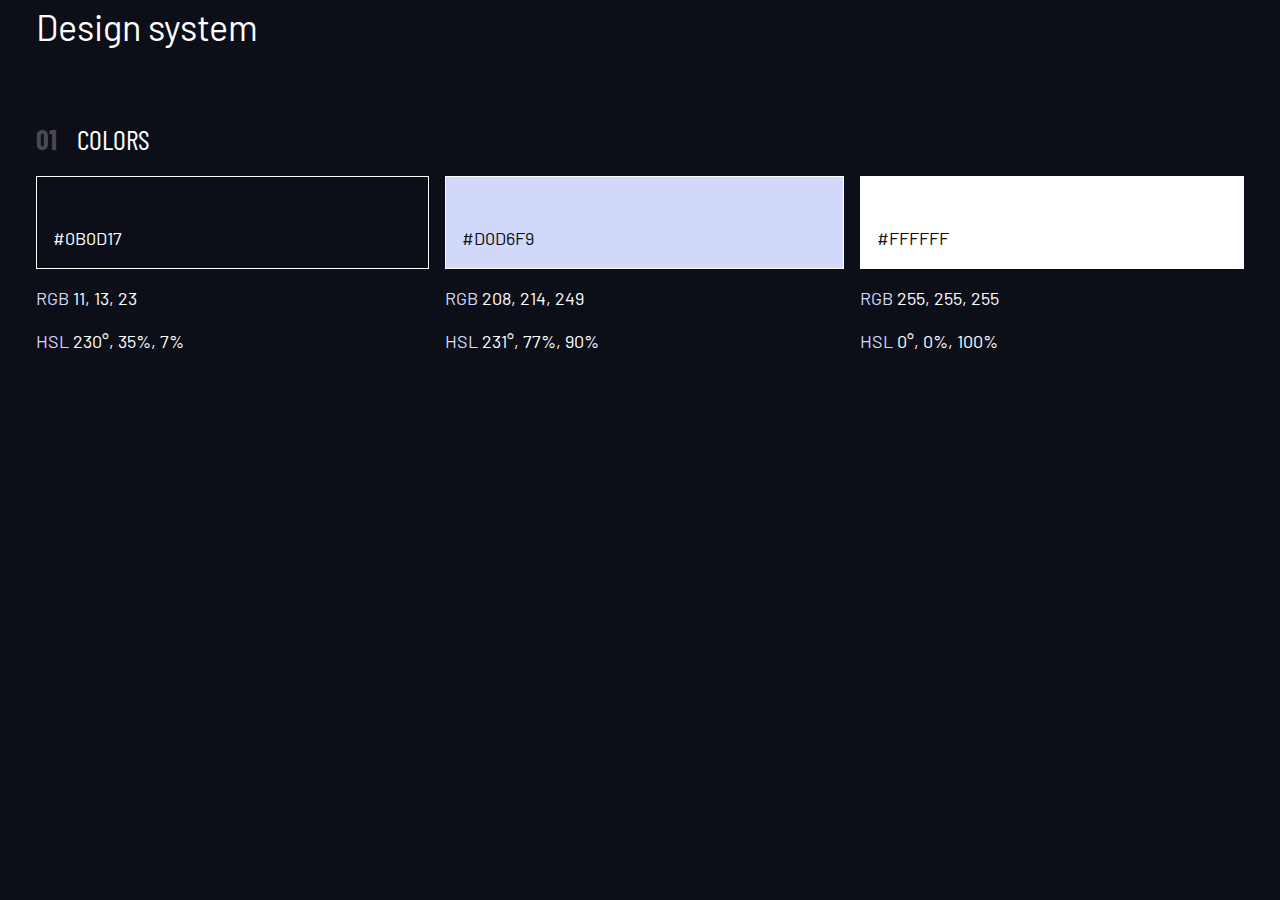
==== design-system.html @ 3641ed68 "Design system: complete colors part" ====
<!DOCTYPE html>
<html lang="en">
  <head>
    <meta charset="UTF-8" />
    <!-- Google fonts -->
    <link rel="preconnect" href="https://fonts.googleapis.com" />
    <link rel="preconnect" href="https://fonts.gstatic.com" crossorigin />
    <link
      href="https://fonts.googleapis.com/css2?family=Barlow+Condensed:wght@400;700&family=Bellefair&family=Barlow:wght@400;700&display=swap"
      rel="stylesheet"
    />

    <title>The Design System</title>

    <link rel="stylesheet" href="index.css" />
  </head>
  <body class="bg-dark">
    <div class="container class="flow"">
      <h1>Design system</h1>

      <section class="flow" id="colors" style="margin: 4rem 0">
        <h2 class="numbered-title"><span>01</span> colors</h2>

        <div class="flex">
          <div class="flow" style="flex-grow: 1">
            <div style="padding: 3rem 1rem 1rem; border: 1px solid white">
              #0B0D17
            </div>
            <p><span class="text-accent">RGB</span> 11, 13, 23</p>
            <p><span class="text-accent">HSL</span> 230°, 35%, 7%</p>
          </div>

          <div class="flow" style="flex-grow: 1">
            <div
              class="text-dark bg-accent"
              style="padding: 3rem 1rem 1rem; border: 1px solid white"
            >
              #D0D6F9
            </div>
            <p class="text-white">
              <span class="text-accent">RGB</span> 208, 214, 249
            </p>
            <p class="text-white">
              <span class="text-accent">HSL</span> 231°, 77%, 90%
            </p>
          </div>

          <div class="flow" style="flex-grow: 1">
            <div
              class="text-dark bg-white"
              style="padding: 3rem 1rem 1rem; border: 1px solid white"
            >
              #FFFFFF
            </div>
            <p class="text-white">
              <span class="text-accent">RGB</span> 255, 255, 255
            </p>
            <p class="text-white">
              <span class="text-accent">HSL</span> 0°, 0%, 100%
            </p>
          </div>
        </div>
      </section>
    </div>
  </body>
</html>
---- index.css ----
/*__________________*/
/* Custom prooerty  */
/*__________________*/

:root {
    /* colors */
    --clr-dark: 230 35% 7%;
    --clr-light: 231 77% 90%;
    --clr-white: 0 0% 100%;
  
    /* font-sizes */
    --fs-900: 9.375rem;
    --fs-800: 6.25rem;
    --fs-700: 3.5rem;
    --fs-600: 2rem;
    --fs-500: 1.75rem;
    --fs-400: 1.125rem;
    --fs-300: 1rem;
    --fs-200: 0.875rem;
  
    /* font-families */
    --ff-serif: "Bellefair", serif;
    --ff-sans-cond: "Barlow Condensed", sans-serif;
    --ff-sans-normal: "Barlow", sans-serif;
  }

  /*__________________*/
/* Reset            */
/*__________________*/

/* box sizing */
*,
*::before,
*::after {
  box-sizing: border-box;
}

/* margins */
body,
h1,
h2,
h3,
h4,
h5,
p {
  margin: 0;
}

h1,
h2,
h3,
h4,
h5,
h6,
p {
  font-weight: 400;
}

/* body */
body {
  font-family: var(--ff-sans-normal);
  font-size: var(--fs-400);
  color: hsl(var(--clr-white));
  background-color: hsl(var(--clr-dark));
  line-height: 1.5;
  min-height: 100vh;
}

/* make images easier to work with */
img,
picture {
  max-width: 100%;
  display: block;
}

/* make form elements easier to work with */
input,
button,
textarea,
select {
  font: inherit;
}

/* remove animations for people who've turned them off */
@media (prefers-reduced-motion: reduce) {
  *,
  *::before,
  *::after {
    animation-duration: 0.01ms !important;
    animation-iteration-count: 1 !important;
    transition-duration: 0.01ms !important;
    scroll-behavior: auto !important;
  }
}

/*__________________*/
/* Utility classes  */
/*__________________*/

.flex {
  display: flex;
  gap: var(--gap, 1rem);
}

.grid {
  display: grid;
  gap: var(--gap, 1rem);
}

.flow > *:where(:not(:first-child)) {
  margin-top: var(--flow-space, 1rem);
}
.container {
  padding-inline: 2em;
  margin-inline: auto;
  max-width: 80rem;
}

/* Invisible Content Just for Screen Reader Users */
.sr-only {
  position: absolute;
  width: 1px;
  height: 1px;
  padding: 0;
  margin: -1px;
  overflow: hidden;
  clip: rect(0, 0, 0, 0);
  white-space: nowrap; /* added line */
  border: 0;
}

/* colors */

.bg-dark {
  background-color: hsl(var(--clr-dark));
}
.bg-accent {
  background-color: hsl(var(--clr-light));
}
.bg-white {
  background-color: hsl(var(--clr-white));
}

.text-dark {
  color: hsl(var(--clr-dark));
}
.text-accent {
  color: hsl(var(--clr-light));
}
.text-white {
  color: hsl(var(--clr-white));
}

/* typography */

.ff-serif {
  font-family: var(--ff-serif);
}
.ff-sans-cond {
  font-family: var(--ff-sans-cond);
}
.ff-sans-normal {
  font-family: var(--ff-sans-normal);
}

.letter-spacing-1 {
  letter-spacing: 4.75px;
}
.letter-spacing-2 {
  letter-spacing: 2.7px;
}
.letter-spacing-3 {
  letter-spacing: 2.35px;
}

.uppercase {
  text-transform: uppercase;
}

.fs-900 {
  font-size: var(--fs-900);
}
.fs-800 {
  font-size: var(--fs-800);
}
.fs-700 {
  font-size: var(--fs-700);
}
.fs-600 {
  font-size: var(--fs-600);
}
.fs-500 {
  font-size: var(--fs-500);
}
.fs-400 {
  font-size: var(--fs-400);
}
.fs-300 {
  font-size: var(--fs-300);
}
.fs-200 {
  font-size: var(--fs-200);
}

.fs-900,
.fs-800,
.fs-700,
.fs-600 {
  line-height: 1.1;
}

.numbered-title {
    font-size: var(--fs-500);
    font-family: var(--ff-sans-cond);
    letter-spacing: var(--letter-spacing-1);
    text-transform: uppercase;
  }
  
  .numbered-title span {
    margin-right: 0.5em;
    font-weight: 700;
    color: hsl(var(--clr-white) / 0.25);
  }
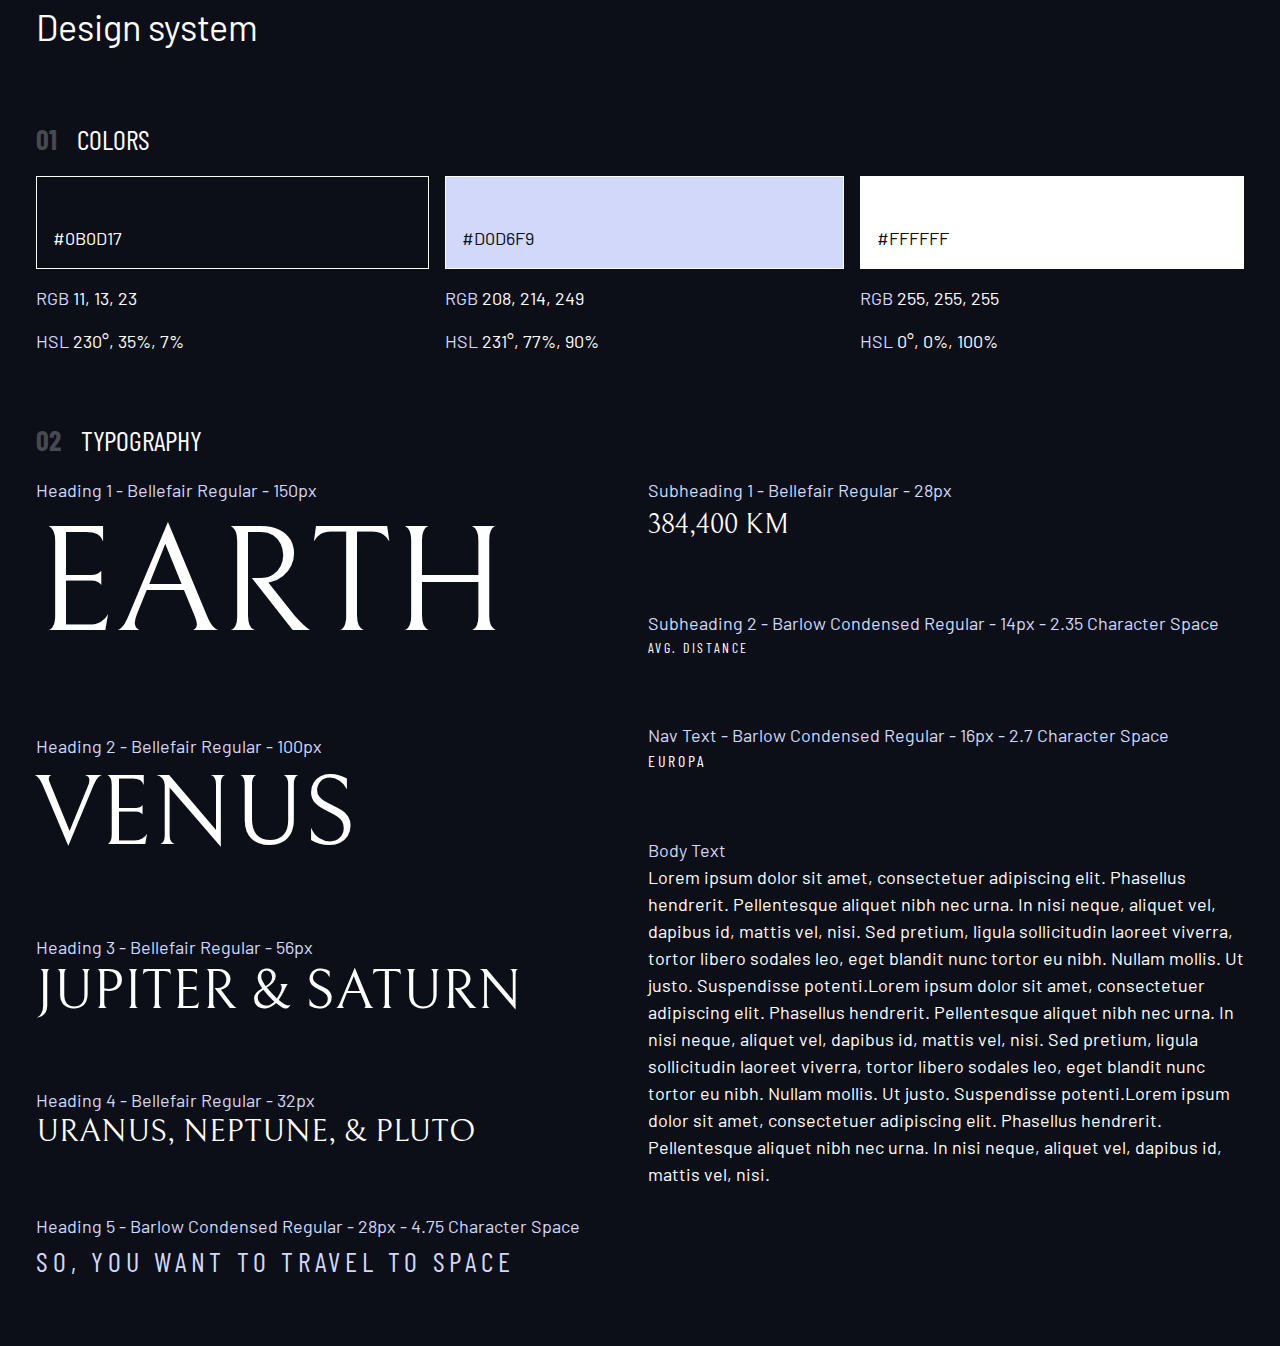
==== commit b7818e85: "complete section Typography" ====
--- a/design-system.html
+++ b/design-system.html
@@ -61,6 +61,91 @@
           </div>
         </div>
       </section>
+
+      <section class="flow" id="typography" style="margin: 4rem 0">
+        <h2 class="numbered-title"><span>02 </span>Typography</h2>
+
+        <div class="flex">
+          <div class="flow" style="flex-basis: 100%; --flow-space: 4rem;">
+            <div>
+              <p class="text-accent">Heading 1 - Bellefair Regular - 150px</p>
+              <p class="fs-900 ff-serif uppercase">Earth</p>
+            </div>
+
+            <div>
+              <p class="text-accent">Heading 2 - Bellefair Regular - 100px</p>
+              <p class="fs-800 ff-serif uppercase">Venus</p>
+            </div>
+
+            <div>
+              <p class="text-accent">Heading 3 - Bellefair Regular - 56px</p>
+              <p class="fs-700 ff-serif uppercase">Jupiter & Saturn</p>
+            </div>
+
+            <div>
+              <p class="text-accent">Heading 4 - Bellefair Regular - 32px</p>
+              <p class="fs-600 ff-serif uppercase">Uranus, Neptune, & Pluto</p>
+            </div>
+
+            <div>
+              <p class="text-accent">
+                Heading 5 - Barlow Condensed Regular - 28px - 4.75 Character
+                Space
+              </p>
+              <p
+                class="text-accent fs-500 ff-sans-cond uppercase letter-spacing-1"
+              >
+                So, you want to travel to space
+              </p>
+            </div>
+          </div>
+          <div class="flow" style="flex-basis: 100%; --flow-space: 4rem;">
+            <div>
+              <p class="text-accent">Subheading 1 - Bellefair Regular - 28px</p>
+              <p class="fs-500 ff-serif uppercase">384,400 km</p>
+            </div>
+
+            <div>
+              <p class="text-accent">
+                Subheading 2 - Barlow Condensed Regular - 14px - 2.35 Character
+                Space
+              </p>
+              <p class="fs-200 uppercase ff-sans-cond letter-spacing-3">
+                Avg. Distance
+              </p>
+            </div>
+
+            <div>
+              <p class="text-accent">
+                Nav Text - Barlow Condensed Regular - 16px - 2.7 Character Space
+              </p>
+              <p class="fs-300 uppercase ff-sans-cond letter-spacing-2">
+                Europa
+              </p>
+            </div>
+
+            <div>
+              <p class="text-accent">Body Text</p>
+              <p>
+                Lorem ipsum dolor sit amet, consectetuer adipiscing elit.
+                Phasellus hendrerit. Pellentesque aliquet nibh nec urna. In nisi
+                neque, aliquet vel, dapibus id, mattis vel, nisi. Sed pretium,
+                ligula sollicitudin laoreet viverra, tortor libero sodales leo,
+                eget blandit nunc tortor eu nibh. Nullam mollis. Ut justo.
+                Suspendisse potenti.Lorem ipsum dolor sit amet, consectetuer
+                adipiscing elit. Phasellus hendrerit. Pellentesque aliquet nibh
+                nec urna. In nisi neque, aliquet vel, dapibus id, mattis vel,
+                nisi. Sed pretium, ligula sollicitudin laoreet viverra, tortor
+                libero sodales leo, eget blandit nunc tortor eu nibh. Nullam
+                mollis. Ut justo. Suspendisse potenti.Lorem ipsum dolor sit
+                amet, consectetuer adipiscing elit. Phasellus hendrerit.
+                Pellentesque aliquet nibh nec urna. In nisi neque, aliquet vel,
+                dapibus id, mattis vel, nisi.
+              </p>
+            </div>
+          </div>
+        </div>
+      </section>
     </div>
   </body>
 </html>
--- a/index.css
+++ b/index.css
@@ -3,28 +3,28 @@
 /*__________________*/
 
 :root {
-    /* colors */
-    --clr-dark: 230 35% 7%;
-    --clr-light: 231 77% 90%;
-    --clr-white: 0 0% 100%;
-  
-    /* font-sizes */
-    --fs-900: 9.375rem;
-    --fs-800: 6.25rem;
-    --fs-700: 3.5rem;
-    --fs-600: 2rem;
-    --fs-500: 1.75rem;
-    --fs-400: 1.125rem;
-    --fs-300: 1rem;
-    --fs-200: 0.875rem;
-  
-    /* font-families */
-    --ff-serif: "Bellefair", serif;
-    --ff-sans-cond: "Barlow Condensed", sans-serif;
-    --ff-sans-normal: "Barlow", sans-serif;
-  }
-
-  /*__________________*/
+  /* colors */
+  --clr-dark: 230 35% 7%;
+  --clr-light: 231 77% 90%;
+  --clr-white: 0 0% 100%;
+
+  /* font-sizes */
+  --fs-900: 9.375rem;
+  --fs-800: 6.25rem;
+  --fs-700: 3.5rem;
+  --fs-600: 2rem;
+  --fs-500: 1.75rem;
+  --fs-400: 1.125rem;
+  --fs-300: 1rem;
+  --fs-200: 0.875rem;
+
+  /* font-families */
+  --ff-serif: "Bellefair", serif;
+  --ff-sans-cond: "Barlow Condensed", sans-serif;
+  --ff-sans-normal: "Barlow", sans-serif;
+}
+
+/*__________________*/
 /* Reset            */
 /*__________________*/
 
@@ -210,14 +210,14 @@
 }
 
 .numbered-title {
-    font-size: var(--fs-500);
-    font-family: var(--ff-sans-cond);
-    letter-spacing: var(--letter-spacing-1);
-    text-transform: uppercase;
-  }
-  
-  .numbered-title span {
-    margin-right: 0.5em;
-    font-weight: 700;
-    color: hsl(var(--clr-white) / 0.25);
-  }+  font-size: var(--fs-500);
+  font-family: var(--ff-sans-cond);
+  letter-spacing: var(--letter-spacing-1);
+  text-transform: uppercase;
+}
+
+.numbered-title span {
+  margin-right: 0.5em;
+  font-weight: 700;
+  color: hsl(var(--clr-white) / 0.25);
+}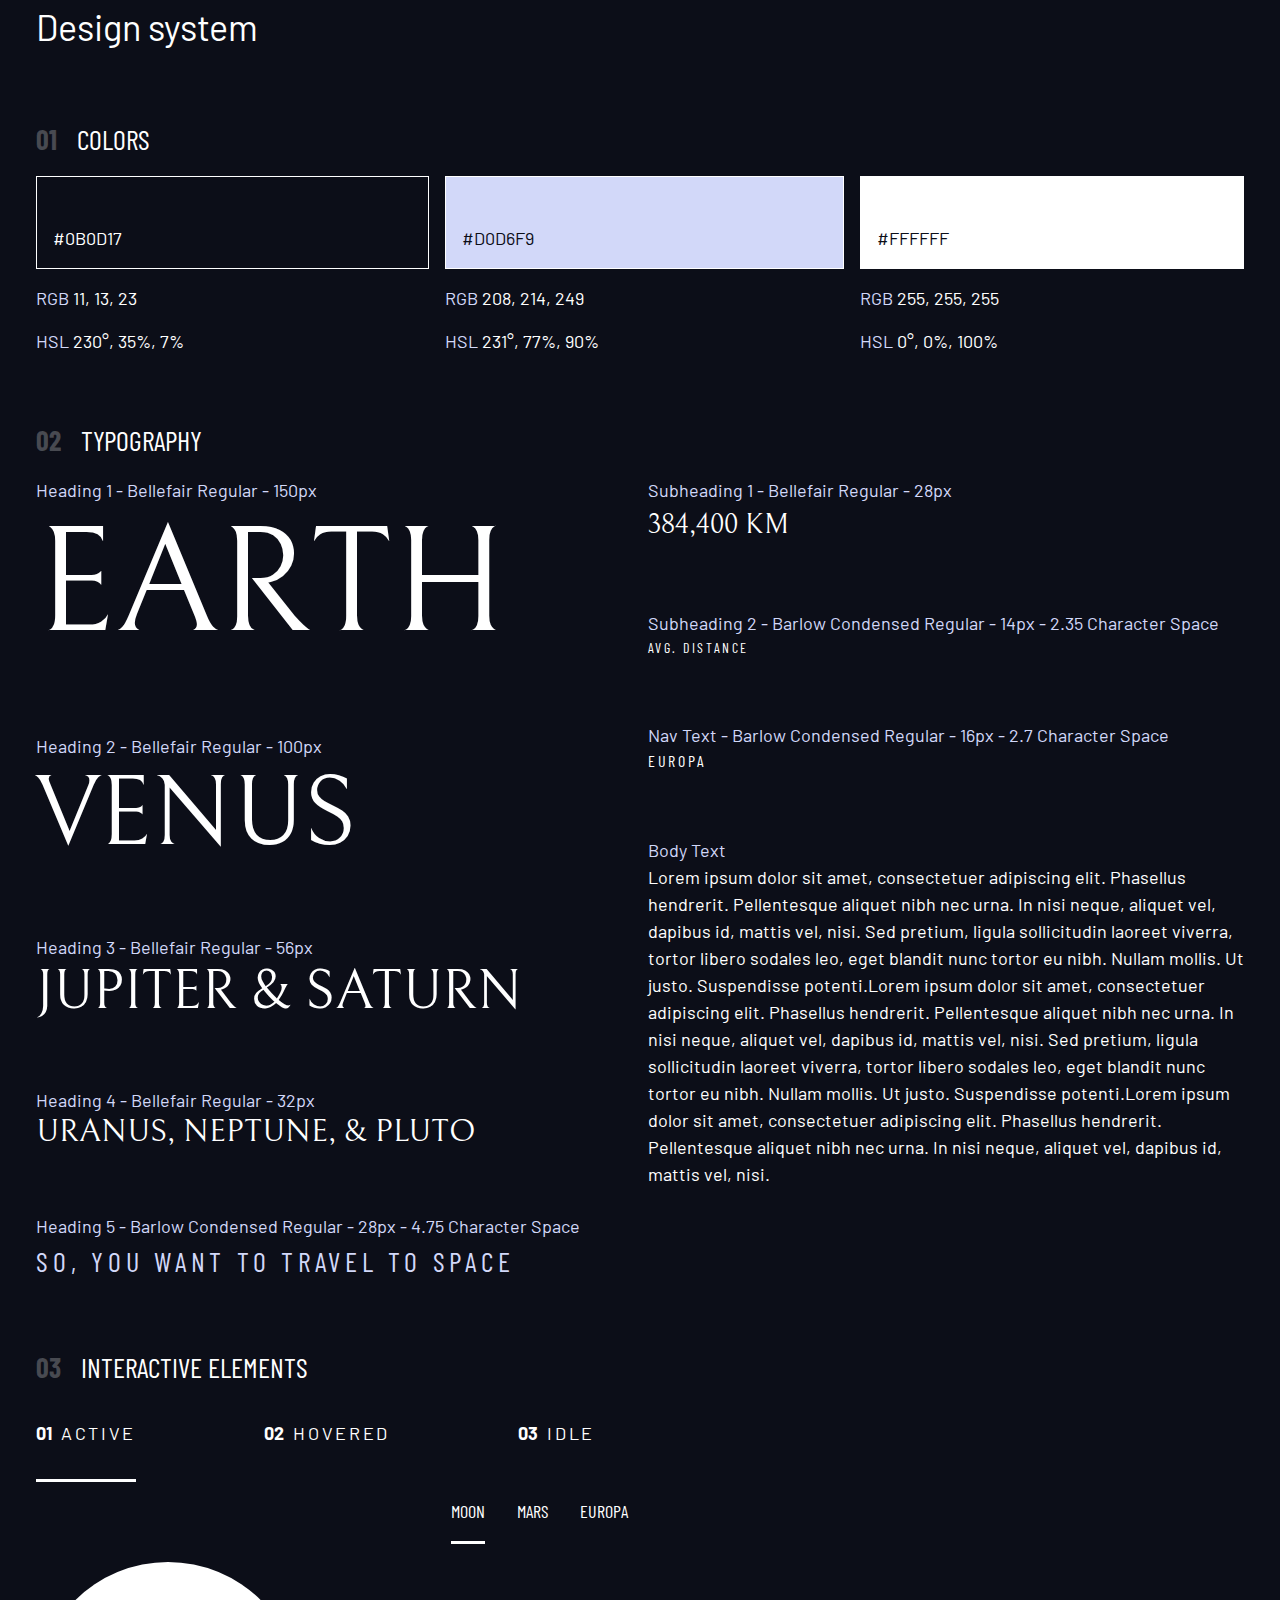
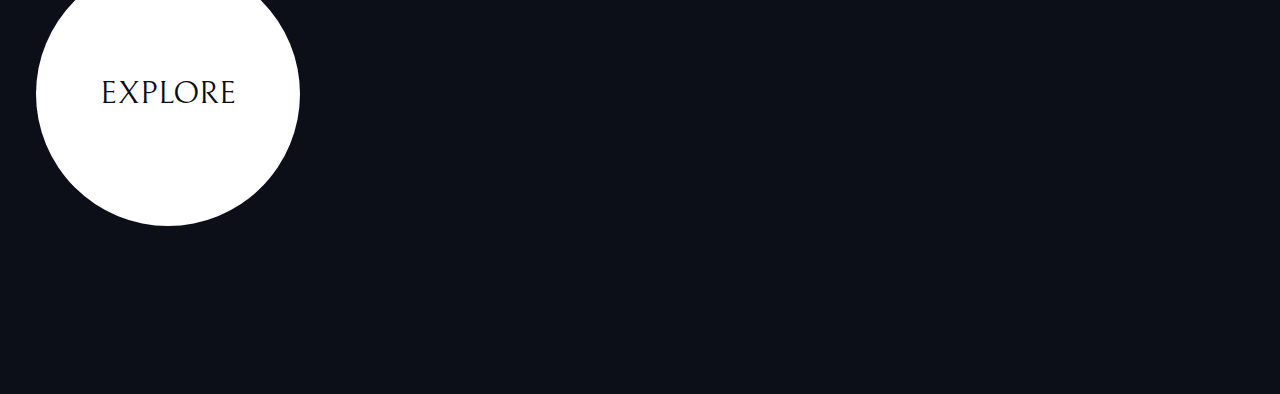
==== commit 244babfa: "complete Explore button and tabs part" ====
--- a/design-system.html
+++ b/design-system.html
@@ -146,6 +146,34 @@
           </div>
         </div>
       </section>
+      <section id="interactive-elements">
+        <h2 class="numbered-title"><span>03</span> Interactive elements</h2>
+        
+        <!-- navigation -->
+        <div>
+          <nav>
+            <ul class="primary-navigation flex underline-indicators">
+                <li class="active"><span>01</span><a class="uppercase text-white letter-spacing-2" href="#">Active</a>
+                <li><span>02</span><a class="uppercase text-white letter-spacing-2" href="#">Hovered</a>
+                <li><span>03</span><a class="uppercase text-white letter-spacing-2" href="#">Idle</a>
+            </ul>
+          </nav>
+        </div>
+        <div class="flex">
+          <div style="margin-top: 5rem;">
+              <a href="#" class="large-button fs-600 ff-serif uppercase bg-white text-dark">Explore</a>
+          </div>
+          <div class="flow" style="margin-bottom: 50vh; --flow-space: 4rem; margin-left: 15vh;">
+              <!-- Tabs -->
+              <div class="tab-list underline-indicators flex">
+                  <button aria-selected="true" class=" bg-dark text-white text-spacing-2 uppercase ff-sans-cond" >Moon</button>
+                  <button aria-selected="false" class=" bg-dark text-white text-spacing-2 uppercase ff-sans-cond">Mars</button>
+                  <button aria-selected="false" class=" bg-dark text-white text-spacing-2 uppercase ff-sans-cond">Europa</button>
+              </div>  
+          </div>
+        </div>
+
+      </section>
     </div>
   </body>
 </html>
--- a/index.css
+++ b/index.css
@@ -220,4 +220,53 @@
   margin-right: 0.5em;
   font-weight: 700;
   color: hsl(var(--clr-white) / 0.25);
-}+}
+
+/* ------------------- */
+/* Compontents         */
+/* ------------------- */
+
+.primary-navigation {
+  margin: 0;
+  padding: 0;
+  --underline-gap: 2rem;
+  list-style: none;
+  --gap: 8rem;
+}
+.primary-navigation a {
+  text-decoration: none;
+}
+.primary-navigation span {
+  font-weight: 700;
+  margin-right: 0.5em;
+}
+
+.underline-indicators > * {
+  cursor: pointer;
+  padding: var(--underline-gap, 1rem) 0;
+  border: 0;
+  border-bottom: 0.2rem solid hsl(var(--clr-white) / 0);
+}
+
+.underline-indicators > *:hover,
+.underline-indicators > *:focus {
+  border-color: hsl(var(--clr-white) / 0.5);
+}
+.underline-indicators > *.active,
+.underline-indicators > [aria-selected="true"] {
+  color: hsl(var(--clr-white) / 1);
+  border-color: hsl(var(--clr-white) / 1);
+}
+
+.large-button {
+  display: grid;
+  place-items: center;
+  padding: 0 2em;
+  border-radius: 50%;
+  aspect-ratio: 1;
+  text-decoration: none;
+}
+
+.tab-list {
+  --gap: 2rem;
+}
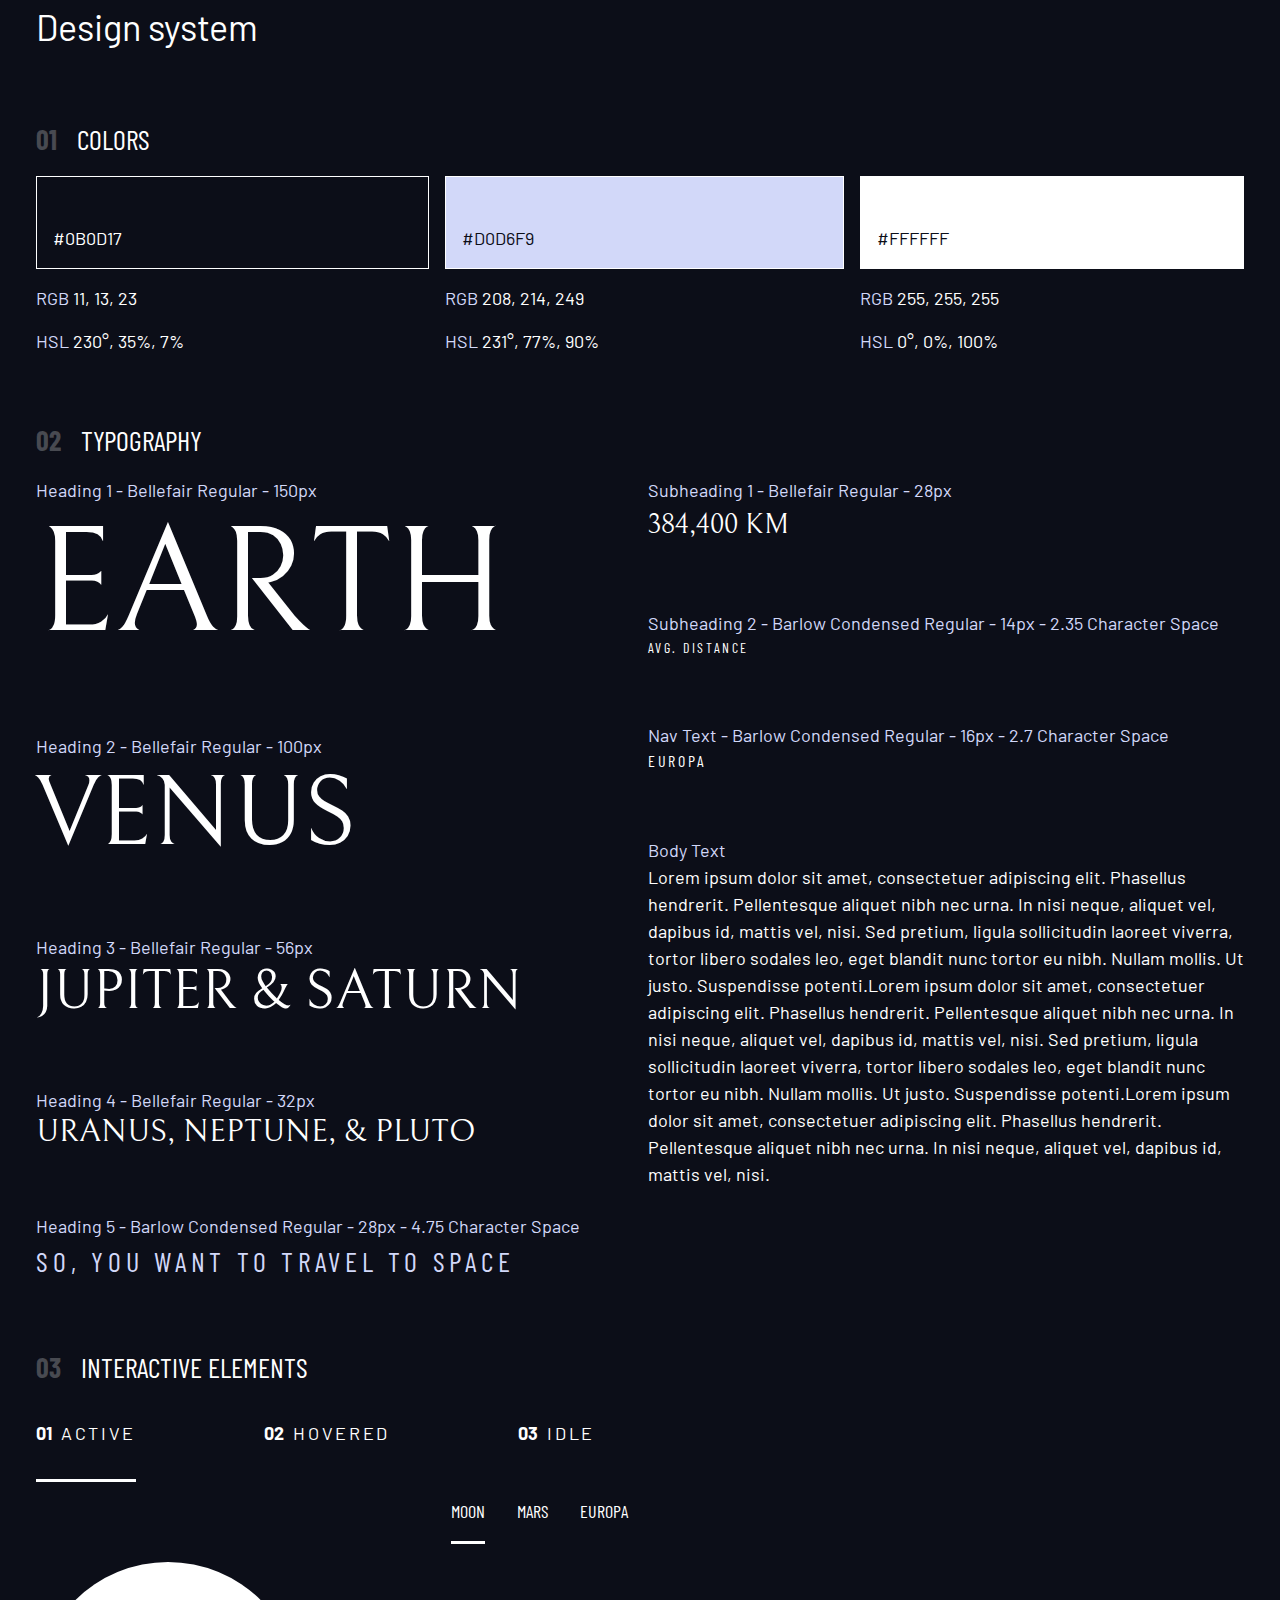
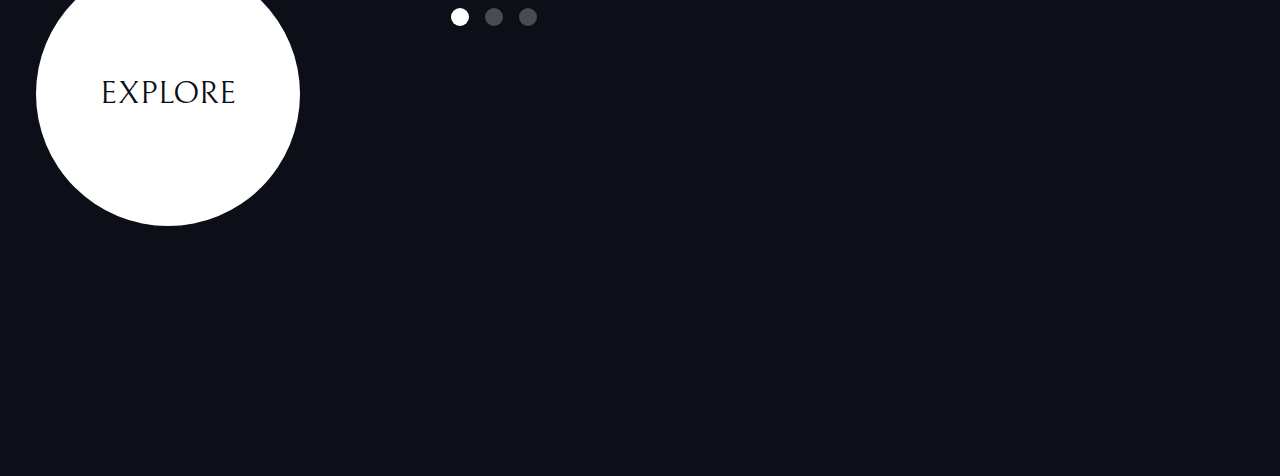
==== commit 57c26ff4: "complete 3 dots" ====
--- a/design-system.html
+++ b/design-system.html
@@ -169,7 +169,13 @@
                   <button aria-selected="true" class=" bg-dark text-white text-spacing-2 uppercase ff-sans-cond" >Moon</button>
                   <button aria-selected="false" class=" bg-dark text-white text-spacing-2 uppercase ff-sans-cond">Mars</button>
                   <button aria-selected="false" class=" bg-dark text-white text-spacing-2 uppercase ff-sans-cond">Europa</button>
-              </div>  
+              </div> 
+              <!-- Dots -->
+              <div class="dot-indicators flex">
+                <button aria-selected="true"><span class="sr-only">Slide title</span></button>
+                <button aria-selected="false"><span class="sr-only">Slide title</span></button>
+                <button aria-selected="false"><span class="sr-only">Slide title</span></button>
+              </div> 
           </div>
         </div>
 
--- a/index.css
+++ b/index.css
@@ -270,3 +270,21 @@
 .tab-list {
   --gap: 2rem;
 }
+
+.dot-indicators > * {
+  cursor: pointer;
+  aspect-ratio: 1;
+  border-radius: 50%;
+  border: 0;
+  padding: 0.5em;
+  background-color: hsl(var(--clr-white) / 0.25);
+}
+
+.dot-indicators > *:hover,
+.dot-indicators > *:focus {
+  background-color: hsl(var(--clr-white) / 0.5);
+}
+
+.dot-indicators > [aria-selected="true"] {
+  background-color: hsl(var(--clr-white) / 1);
+}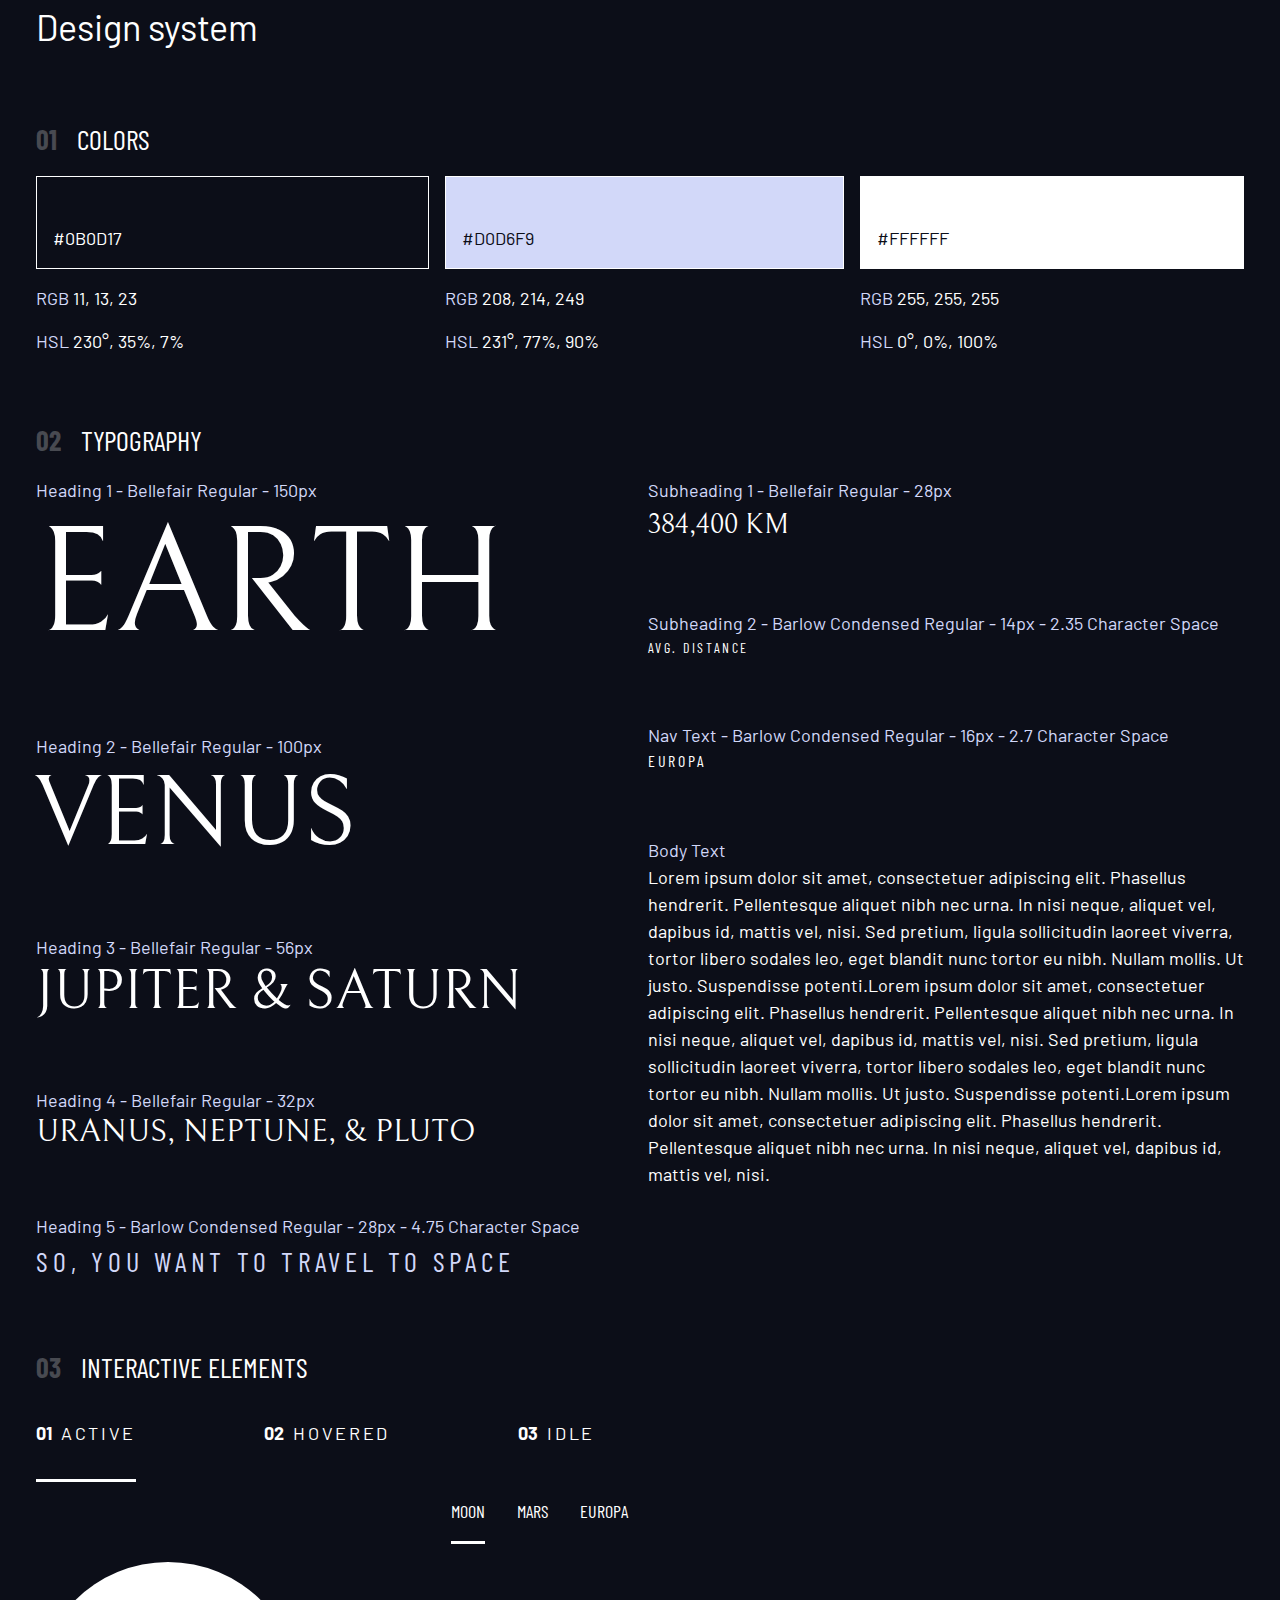
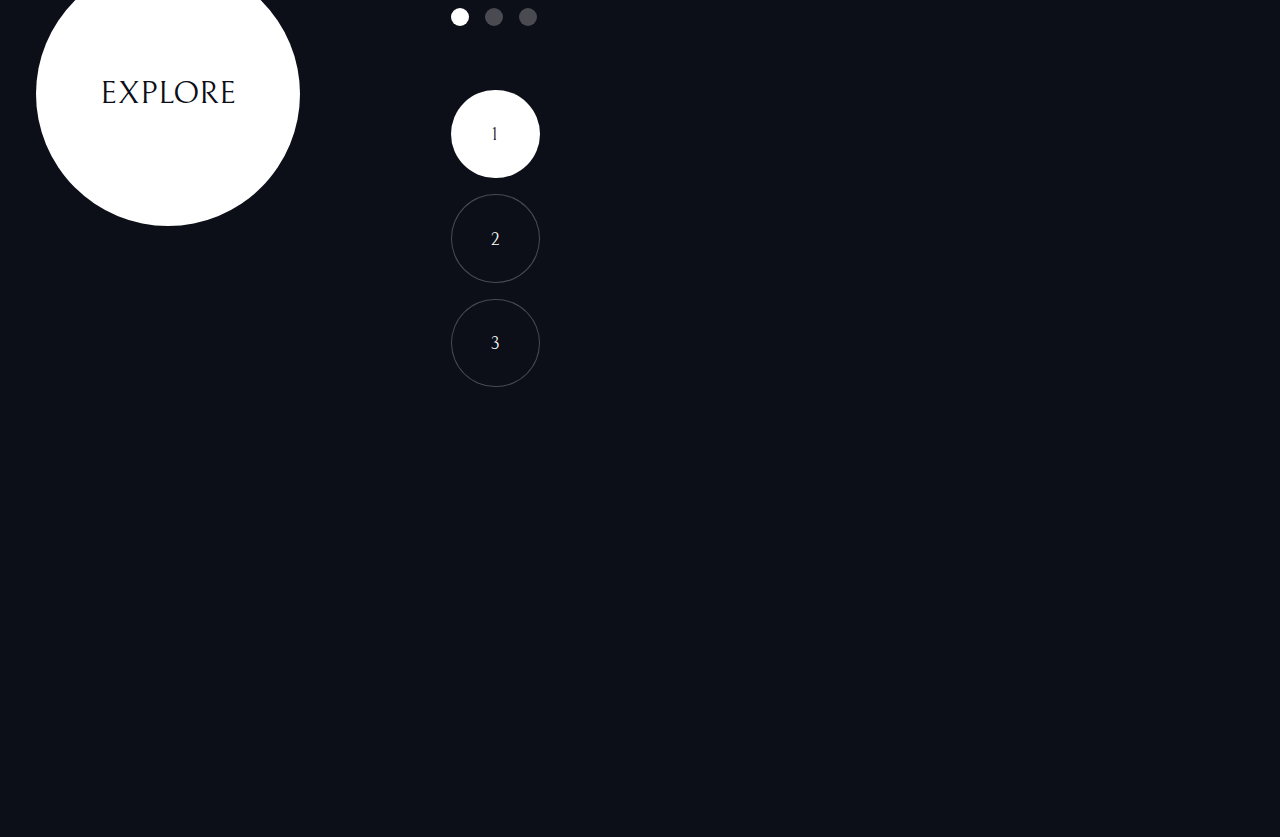
==== commit 3b61665b: "complete numbers part" ====
--- a/design-system.html
+++ b/design-system.html
@@ -176,6 +176,12 @@
                 <button aria-selected="false"><span class="sr-only">Slide title</span></button>
                 <button aria-selected="false"><span class="sr-only">Slide title</span></button>
               </div> 
+              <!-- Numbers -->
+              <div class="number-indicators grid">
+                <button aria-selected="true"><a href="#" class="fs-400 ff-serif text-dark">1</a></button>
+                <button aria-selected="false"><a href="#" class="fs-400 ff-serif text-dark">2</a></button>
+                <button aria-selected="false"><a href="#" class="fs-400 ff-serif text-dark">3</a></button>
+              </div>
           </div>
         </div>
 
--- a/index.css
+++ b/index.css
@@ -287,4 +287,30 @@
 
 .dot-indicators > [aria-selected="true"] {
   background-color: hsl(var(--clr-white) / 1);
+}
+
+.number-indicators > * {
+  cursor: pointer;
+  border: 1px solid hsl(var(--clr-white)/.25);
+  aspect-ratio: 1;
+  border-radius: 50%;
+  background-color: hsl(var(--clr-dark));
+  width: 50%;
+}
+.number-indicators > *:hover,
+.number-indicators > *:focus{
+  border-color: hsl(var(--clr-white) / 0.5);
+}
+
+.number-indicators > [aria-selected="true"]{
+  background-color: hsl(var(--clr-white) / 1); 
+}
+
+.number-indicators > [aria-selected="true"] a{
+  color: hsl(var(--clr-dark));;
+}
+
+.number-indicators a {
+  text-decoration: none;
+  color: hsl(var(--clr-white));
 }